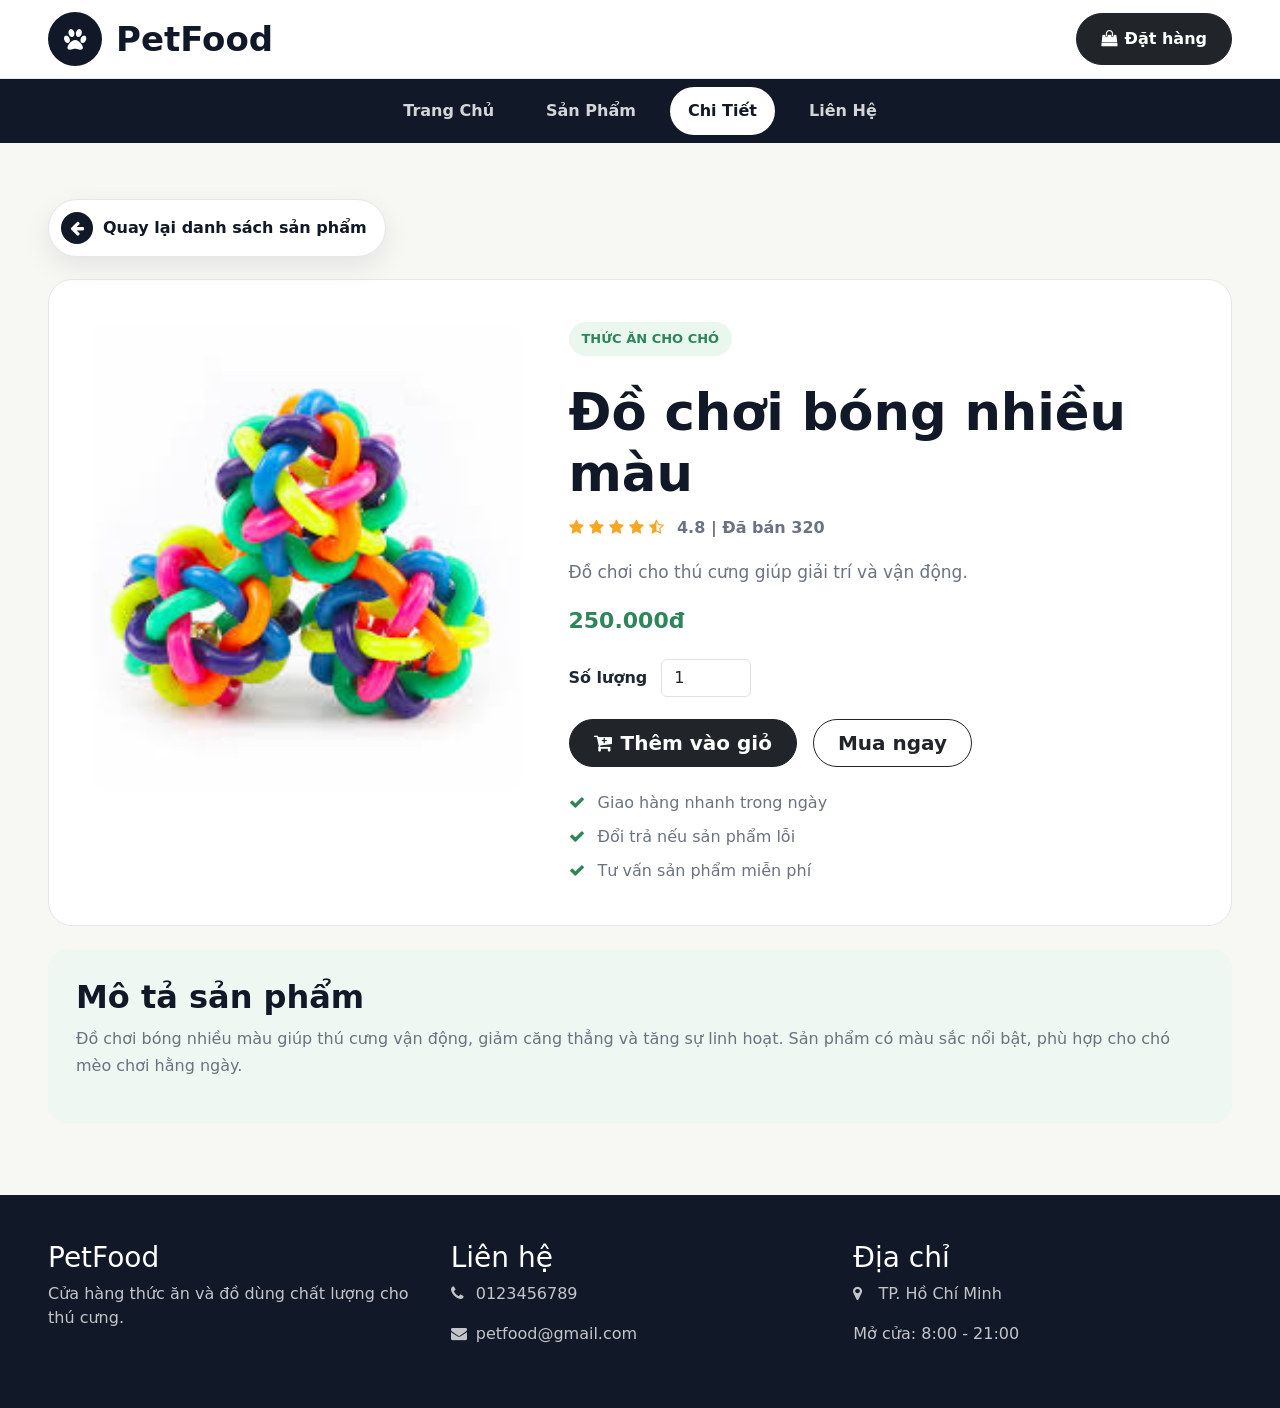
==== product-detail.html @ cce41ac0 "update" ====
<!DOCTYPE html>
<html lang="vi">
<head>
    <meta charset="UTF-8">
    <meta name="viewport" content="width=device-width, initial-scale=1.0">
    <title>Chi Tiết Sản Phẩm - PetFood</title>
    <link href="https://cdn.jsdelivr.net/npm/bootstrap@5.3.3/dist/css/bootstrap.min.css" rel="stylesheet">
    <link rel="stylesheet" href="https://cdnjs.cloudflare.com/ajax/libs/font-awesome/4.7.0/css/font-awesome.min.css">
    <link rel="stylesheet" href="css/style.css">
</head>
<body>
    <header class="site-header">
        <div class="container-fluid px-4 px-lg-5">
            <div class="header-row">
                <a href="index.html" class="brand">
                    <span class="brand-icon"><i class="fa fa-paw"></i></span>
                    <span><strong>Pet</strong>Food</span>
                </a>

                <a href="index.html#products" class="btn btn-dark rounded-pill px-4 fw-semibold">
                    <i class="fa fa-shopping-bag me-2"></i>Đặt hàng
                </a>
            </div>
        </div>
    </header>

    <nav class="navbar navbar-expand-lg main-navbar">
        <div class="container-fluid px-4 px-lg-5">
            <button class="navbar-toggler" type="button" data-bs-toggle="collapse" data-bs-target="#mainMenu" aria-controls="mainMenu" aria-expanded="false" aria-label="Mở menu">
                <span class="navbar-toggler-icon"></span>
            </button>

            <div class="collapse navbar-collapse justify-content-center" id="mainMenu">
                <ul class="navbar-nav gap-lg-3">
                    <li class="nav-item"><a class="nav-link" href="index.html">Trang Chủ</a></li>
                    <li class="nav-item"><a class="nav-link" href="index.html#products">Sản Phẩm</a></li>
                    <li class="nav-item"><a class="nav-link active" href="product-detail.html?id=1">Chi Tiết</a></li>
                    <li class="nav-item"><a class="nav-link" href="#contact">Liên Hệ</a></li>
                </ul>
            </div>
        </div>
    </nav>

    <main class="detail-wrapper">
        <div class="container-fluid px-4 px-lg-5">
            <div class="back-link-wrap">
                <a href="index.html#products" class="back-link">
                    <span><i class="fa fa-arrow-left"></i></span>
                    Quay lại danh sách sản phẩm
                </a>
            </div>

            <section class="product-detail-card">
                <div class="row g-5 align-items-start">
                    <div class="col-lg-5">
                        <img class="detail-main-img" id="mainProductImage" src="images/1.JPG" alt="Sản phẩm PetFood">
                    </div>

                    <div class="col-lg-7">
                        <span class="product-tag" id="productCategory">Thức ăn cho chó</span>
                        <h1 id="productName">Đồ chơi bóng nhiều màu</h1>
                        <div class="rating">
                            <i class="fa fa-star"></i>
                            <i class="fa fa-star"></i>
                            <i class="fa fa-star"></i>
                            <i class="fa fa-star"></i>
                            <i class="fa fa-star-half-o"></i>
                            <span id="productSold">4.8 | Đã bán 320</span>
                        </div>
                        <p class="detail-desc" id="productDesc">Đồ chơi cho thú cưng giúp giải trí và vận động.</p>
                        <strong class="detail-price" id="productPrice">250.000đ</strong>

                        <div class="quantity-row">
                            <label>Số lượng</label>
                            <input class="form-control" type="number" value="1" min="1">
                        </div>

                        <div class="d-flex flex-wrap gap-3 mb-4">
                            <button class="btn btn-dark btn-lg rounded-pill fw-semibold px-4">
                                <i class="fa fa-cart-plus me-2"></i>Thêm vào giỏ
                            </button>
                            <button class="btn btn-outline-dark btn-lg rounded-pill fw-semibold px-4">Mua ngay</button>
                        </div>

                        <ul class="detail-benefits">
                            <li><i class="fa fa-check"></i> Giao hàng nhanh trong ngày</li>
                            <li><i class="fa fa-check"></i> Đổi trả nếu sản phẩm lỗi</li>
                            <li><i class="fa fa-check"></i> Tư vấn sản phẩm miễn phí</li>
                        </ul>
                    </div>
                </div>
            </section>

            <section class="detail-description">
                <h2>Mô tả sản phẩm</h2>
                <p id="productLongDesc">Sản phẩm được chọn lọc kỹ, phù hợp nhu cầu chăm sóc thú cưng hằng ngày.</p>
            </section>
        </div>
    </main>

    <footer class="site-footer" id="contact">
        <div class="container-fluid px-4 px-lg-5">
            <div class="row g-4">
                <div class="col-md-4">
                    <h3>PetFood</h3>
                    <p>Cửa hàng thức ăn và đồ dùng chất lượng cho thú cưng.</p>
                </div>
                <div class="col-md-4">
                    <h3>Liên hệ</h3>
                    <p><i class="fa fa-phone"></i> 0123456789</p>
                    <p><i class="fa fa-envelope"></i> petfood@gmail.com</p>
                </div>
                <div class="col-md-4">
                    <h3>Địa chỉ</h3>
                    <p><i class="fa fa-map-marker"></i> TP. Hồ Chí Minh</p>
                    <p>Mở cửa: 8:00 - 21:00</p>
                </div>
            </div>
        </div>
    </footer>

    <script>
        var products = {
            "1": {
                name: "Đồ chơi bóng nhiều màu",
                category: "Thức ăn cho chó",
                price: "250.000đ",
                image: "images/1.JPG",
                thumbs: ["images/1.JPG", "images/2.JPG", "images/3.JPG"],
                desc: "Đồ chơi cho thú cưng giúp giải trí và vận động.",
                longDesc: "Đồ chơi bóng nhiều màu giúp thú cưng vận động, giảm căng thẳng và tăng sự linh hoạt. Sản phẩm có màu sắc nổi bật, phù hợp cho chó mèo chơi hằng ngày.",
                sold: "4.8 | Đã bán 320"
            },
            "2": {
                name: "Bát Ăn Inox Chống Trượt",
                category: "Đồ dùng",
                price: "120.000đ",
                image: "images/2.JPG",
                thumbs: ["images/2.JPG", "images/1.JPG", "images/3.JPG"],
                desc: "Bát ăn chắc chắn, dễ vệ sinh, phù hợp cho chó mèo.",
                longDesc: "Bát ăn inox chống trượt có thiết kế bền, dễ vệ sinh và hạn chế xê dịch khi thú cưng ăn uống. Phù hợp dùng cho cả thức ăn khô và thức ăn mềm.",
                sold: "4.9 | Đã bán 280"
            },
            "3": {
                name: "Máy Cho Ăn Tự Động",
                category: "Phụ kiện",
                price: "650.000đ",
                image: "images/3.JPG",
                thumbs: ["images/3.JPG", "images/2.JPG", "images/5.jpg"],
                desc: "Tiện lợi khi vắng nhà, giúp chia khẩu phần đều đặn.",
                longDesc: "Máy cho ăn tự động giúp kiểm soát khẩu phần ăn cho thú cưng, đặc biệt tiện lợi khi chủ nuôi bận rộn hoặc vắng nhà trong ngày.",
                sold: "4.7 | Đã bán 145"
            },
            "4": {
                name: "Vòng Cổ Nhiều Màu",
                category: "Đồ dùng",
                price: "85.000đ",
                image: "images/4.JPG",
                thumbs: ["images/4.JPG", "images/1.JPG", "images/6.jpg"],
                desc: "Chất liệu nhẹ, màu sắc đẹp, có chuông nhỏ dễ thương.",
                longDesc: "Vòng cổ nhiều màu có chất liệu nhẹ, tạo cảm giác thoải mái cho thú cưng. Thiết kế có chuông nhỏ giúp dễ nhận biết vị trí của thú cưng trong nhà.",
                sold: "4.8 | Đã bán 410"
            },
            "5": {
                name: "Snack Thưởng Dinh Dưỡng",
                category: "Snack",
                price: "95.000đ",
                image: "images/5.jpg",
                thumbs: ["images/5.jpg", "images/6.jpg", "images/1.JPG"],
                desc: "Phù hợp huấn luyện và thưởng cho thú cưng mỗi ngày.",
                longDesc: "Snack thưởng dinh dưỡng có hương vị thơm ngon, thích hợp làm phần thưởng khi huấn luyện hoặc bổ sung bữa phụ cho chó mèo.",
                sold: "4.8 | Đã bán 360"
            },
            "6": {
                name: "Combo Thức Ăn Tiết Kiệm",
                category: "Combo",
                price: "210.000đ",
                image: "images/6.jpg",
                thumbs: ["images/6.jpg", "images/5.jpg", "images/2.JPG"],
                desc: "Nhiều hương vị dễ ăn, phù hợp đổi bữa cho chó mèo.",
                longDesc: "Combo thức ăn tiết kiệm gồm nhiều hương vị, giúp thú cưng đổi bữa dễ dàng. Phù hợp cho người nuôi muốn mua trọn gói với chi phí hợp lý.",
                sold: "4.9 | Đã bán 250"
            }
        };

        function getProductId() {
            var params = new URLSearchParams(window.location.search);
            return products[params.get("id")] ? params.get("id") : "1";
        }

        function renderProductDetail() {
            var product = products[getProductId()];
            var mainImage = document.getElementById("mainProductImage");

            document.title = product.name + " - PetFood";
            document.getElementById("productCategory").textContent = product.category;
            document.getElementById("productName").textContent = product.name;
            document.getElementById("productDesc").textContent = product.desc;
            document.getElementById("productLongDesc").textContent = product.longDesc;
            document.getElementById("productPrice").textContent = product.price;
            document.getElementById("productSold").textContent = product.sold;

            mainImage.src = product.image;
            mainImage.alt = product.name;
        }

        renderProductDetail();
    </script>
    <script src="https://cdn.jsdelivr.net/npm/bootstrap@5.3.3/dist/js/bootstrap.bundle.min.js"></script>
</body>
</html>
---- css/style.css ----
:root {
    --bg: #f7f7f4;
    --surface: #ffffff;
    --text: #1f2933;
    --muted: #6b7280;
    --dark: #111827;
    --line: #e5e7eb;
    --accent: #2f855a;
}

html {
    scroll-behavior: smooth;
}

body {
    color: var(--text);
    background: var(--bg);
}

a {
    color: inherit;
    text-decoration: none;
}

.site-header {
    background: var(--surface);
    border-bottom: 1px solid var(--line);
}

.site-header .container-fluid {
    min-height: 78px;
}

.header-row {
    display: grid;
    grid-template-columns: auto 1fr auto;
    align-items: center;
    gap: 24px;
    width: 100%;
    min-height: 78px;
}

.brand {
    justify-self: start;
    display: inline-flex;
    align-items: center;
    gap: 14px;
    color: var(--dark);
    font-size: 34px;
    font-weight: 700;
}

.brand:hover {
    color: var(--dark);
}

.brand-icon {
    display: grid;
    width: 54px;
    height: 54px;
    place-items: center;
    border-radius: 50%;
    color: #fff;
    background: var(--dark);
    font-size: 24px;
}

.header-contact {
    justify-self: center;
    color: var(--muted);
    font-size: 16px;
}

.header-contact i {
    color: var(--accent);
    margin-right: 6px;
}

.site-header .btn {
    grid-column: 3;
    justify-self: end;
    padding: 13px 26px;
    font-size: 16px;
}

.main-navbar {
    background: var(--dark);
}

.main-navbar .navbar-toggler {
    border-color: rgba(255, 255, 255, 0.25);
}

.main-navbar .navbar-toggler-icon {
    filter: invert(1);
}

.main-navbar .nav-link {
    padding: 12px 18px !important;
    border-radius: 999px;
    color: rgba(255, 255, 255, 0.82);
    font-weight: 600;
}

.main-navbar .nav-link:hover,
.main-navbar .nav-link.active {
    color: var(--dark);
    background: #fff;
}

.hero-banner {
    padding: 48px 0 34px;
}

.hero-banner h1 {
    max-width: 740px;
    color: var(--dark);
    font-size: clamp(42px, 5vw, 68px);
    font-weight: 800;
    line-height: 1.05;
}

.hero-banner p {
    max-width: 660px;
    color: var(--muted);
    font-size: 18px;
    line-height: 1.75;
}

.section-label,
.product-tag {
    display: inline-block;
    margin-bottom: 14px;
    padding: 7px 13px;
    border-radius: 999px;
    color: var(--accent);
    background: #eaf7ef;
    font-size: 13px;
    font-weight: 700;
    text-transform: uppercase;
}

.hero-image {
    overflow: hidden;
    border-radius: 26px;
    background: var(--surface);
    box-shadow: 0 24px 70px rgba(17, 24, 39, 0.12);
    max-width: 820px;
    margin-left: auto;
    aspect-ratio: 16 / 10;
}

.hero-image img {
    width: 100%;
    height: 100%;
    object-fit: cover;
    object-position: center;
    transform: none;
}

.service-section {
    padding: 22px 0 52px;
}

.service-item {
    display: flex;
    gap: 16px;
    height: 100%;
    padding: 22px;
    border: 1px solid var(--line);
    border-radius: 18px;
    background: var(--surface);
}

.service-item i {
    display: grid;
    flex: 0 0 44px;
    width: 44px;
    height: 44px;
    place-items: center;
    border-radius: 50%;
    color: #fff;
    background: var(--dark);
}

.service-item h5 {
    margin-bottom: 4px;
    color: var(--dark);
    font-weight: 700;
}

.service-item p {
    margin: 0;
    color: var(--muted);
}

.product-section {
    padding: 10px 0 76px;
}

.section-heading {
    margin-bottom: 28px;
    text-align: center;
}

.section-heading h2 {
    color: var(--dark);
    font-size: 38px;
    font-weight: 800;
}

.section-heading p {
    color: var(--muted);
}

.product-card {
    overflow: hidden;
    height: 100%;
    border: 1px solid var(--line);
    border-radius: 20px;
    background: var(--surface);
    transition: 0.22s;
}

.product-card:hover {
    transform: translateY(-6px);
    box-shadow: 0 18px 45px rgba(17, 24, 39, 0.1);
}

.product-card img {
    width: 100%;
    height: 250px;
    object-fit: cover;
}

.product-body {
    padding: 20px;
}

.product-body span {
    display: inline-block;
    margin-bottom: 12px;
    padding: 6px 11px;
    border-radius: 999px;
    color: var(--accent);
    background: #eaf7ef;
    font-size: 12px;
    font-weight: 700;
}

.product-body h5 {
    margin-bottom: 10px;
    color: var(--dark);
    font-weight: 800;
}

.product-body h5 a:hover {
    color: var(--accent);
}

.product-body p {
    min-height: 68px;
    color: var(--muted);
    line-height: 1.6;
}

.product-bottom {
    display: flex;
    align-items: center;
    justify-content: space-between;
    gap: 14px;
    margin-top: 18px;
}

.product-actions {
    display: flex;
    flex-wrap: wrap;
    justify-content: flex-end;
    gap: 8px;
}

.product-actions .btn {
    padding: 9px 15px;
    font-size: 14px;
    font-weight: 700;
}

.product-bottom strong,
.detail-price {
    color: var(--accent);
    font-size: 22px;
}

.right-sidebar,
.support-box {
    padding: 24px;
    border: 1px solid var(--line);
    border-radius: 18px;
    background: var(--surface);
}

.right-sidebar h3,
.support-box h4 {
    margin-bottom: 18px;
    color: var(--dark);
    font-size: 24px;
    font-weight: 800;
}

.right-sidebar a {
    display: flex;
    align-items: center;
    gap: 12px;
    margin-bottom: 12px;
    padding: 12px 14px;
    border-radius: 14px;
    color: var(--text);
    background: #f9fafb;
    font-weight: 700;
    transition: 0.2s;
}

.right-sidebar a:hover {
    color: var(--accent);
    background: #eef7f1;
}

.right-sidebar i {
    display: grid;
    width: 32px;
    height: 32px;
    place-items: center;
    border-radius: 50%;
    color: #fff;
}

.right-sidebar .fa-facebook {
    background: #1877f2;
}

.right-sidebar .fa-instagram {
    background: #d62976;
}

.right-sidebar .fa-twitter {
    background: #1da1f2;
}

.right-sidebar .fa-pinterest {
    background: #bd081c;
}

.support-box p {
    color: var(--muted);
}

.site-footer {
    padding: 46px 0;
    color: #fff;
    background: var(--dark);
}

.site-footer p {
    color: rgba(255, 255, 255, 0.75);
}

.site-footer i {
    width: 20px;
}

.detail-wrapper {
    padding: 56px 0 72px;
}

.back-link-wrap {
    max-width: 1280px;
    margin: 0 auto 22px;
}

.back-link {
    display: inline-flex;
    align-items: center;
    gap: 10px;
    padding: 12px 18px 12px 12px;
    border: 1px solid var(--line);
    border-radius: 999px;
    color: var(--dark);
    background: var(--surface);
    font-weight: 700;
    box-shadow: 0 10px 28px rgba(17, 24, 39, 0.08);
    transition: 0.2s;
}

.back-link span {
    display: grid;
    width: 32px;
    height: 32px;
    place-items: center;
    border-radius: 50%;
    color: #fff;
    background: var(--dark);
    transition: 0.2s;
}

.back-link:hover {
    color: #fff;
    background: var(--dark);
    transform: translateX(-3px);
    box-shadow: 0 14px 34px rgba(17, 24, 39, 0.14);
}

.back-link:hover span {
    color: var(--dark);
    background: #fff;
}

.product-detail-card {
    max-width: 1280px;
    margin: 0 auto;
    padding: 42px;
    border: 1px solid var(--line);
    border-radius: 24px;
    background: var(--surface);
}

.detail-main-img {
    width: 100%;
    height: 470px;
    object-fit: cover;
    border-radius: 18px;
    background: #f4f4f4;
}

.product-detail-card h1 {
    margin: 12px 0;
    color: var(--dark);
    font-size: clamp(34px, 4vw, 54px);
    font-weight: 800;
}

.rating {
    margin-bottom: 18px;
    color: #f5a623;
}

.rating span {
    margin-left: 8px;
    color: var(--muted);
    font-weight: 700;
}

.detail-desc {
    color: var(--muted);
    font-size: 17px;
    line-height: 1.75;
}

.quantity-row {
    display: flex;
    align-items: center;
    gap: 14px;
    margin: 22px 0;
}

.quantity-row label {
    font-weight: 700;
}

.quantity-row input {
    width: 90px;
}

.detail-benefits {
    display: grid;
    gap: 10px;
    padding: 0;
    margin: 0;
    color: var(--muted);
    list-style: none;
}

.detail-benefits i {
    margin-right: 8px;
    color: var(--accent);
}

.detail-description {
    max-width: 1280px;
    margin: 24px auto 0;
    padding: 28px;
    border-radius: 18px;
    background: #eef7f1;
}

.detail-description h2 {
    color: var(--dark);
    font-weight: 800;
}

.detail-description p {
    color: var(--muted);
    line-height: 1.7;
}

@media (max-width: 992px) {
    .hero-banner {
        padding-top: 42px;
    }

    .detail-main-img {
        height: 320px;
    }

    .product-detail-card {
        padding: 24px;
    }
}

@media (max-width: 576px) {
    .site-header .container-fluid,
    .header-row {
        min-height: 68px;
    }

    .header-row {
        grid-template-columns: 1fr auto;
    }

    .site-header .btn {
        grid-column: auto;
    }

    .brand {
        font-size: 23px;
    }

    .brand-icon {
        width: 36px;
        height: 36px;
    }

    .hero-image {
        aspect-ratio: 1 / 1;
    }
}
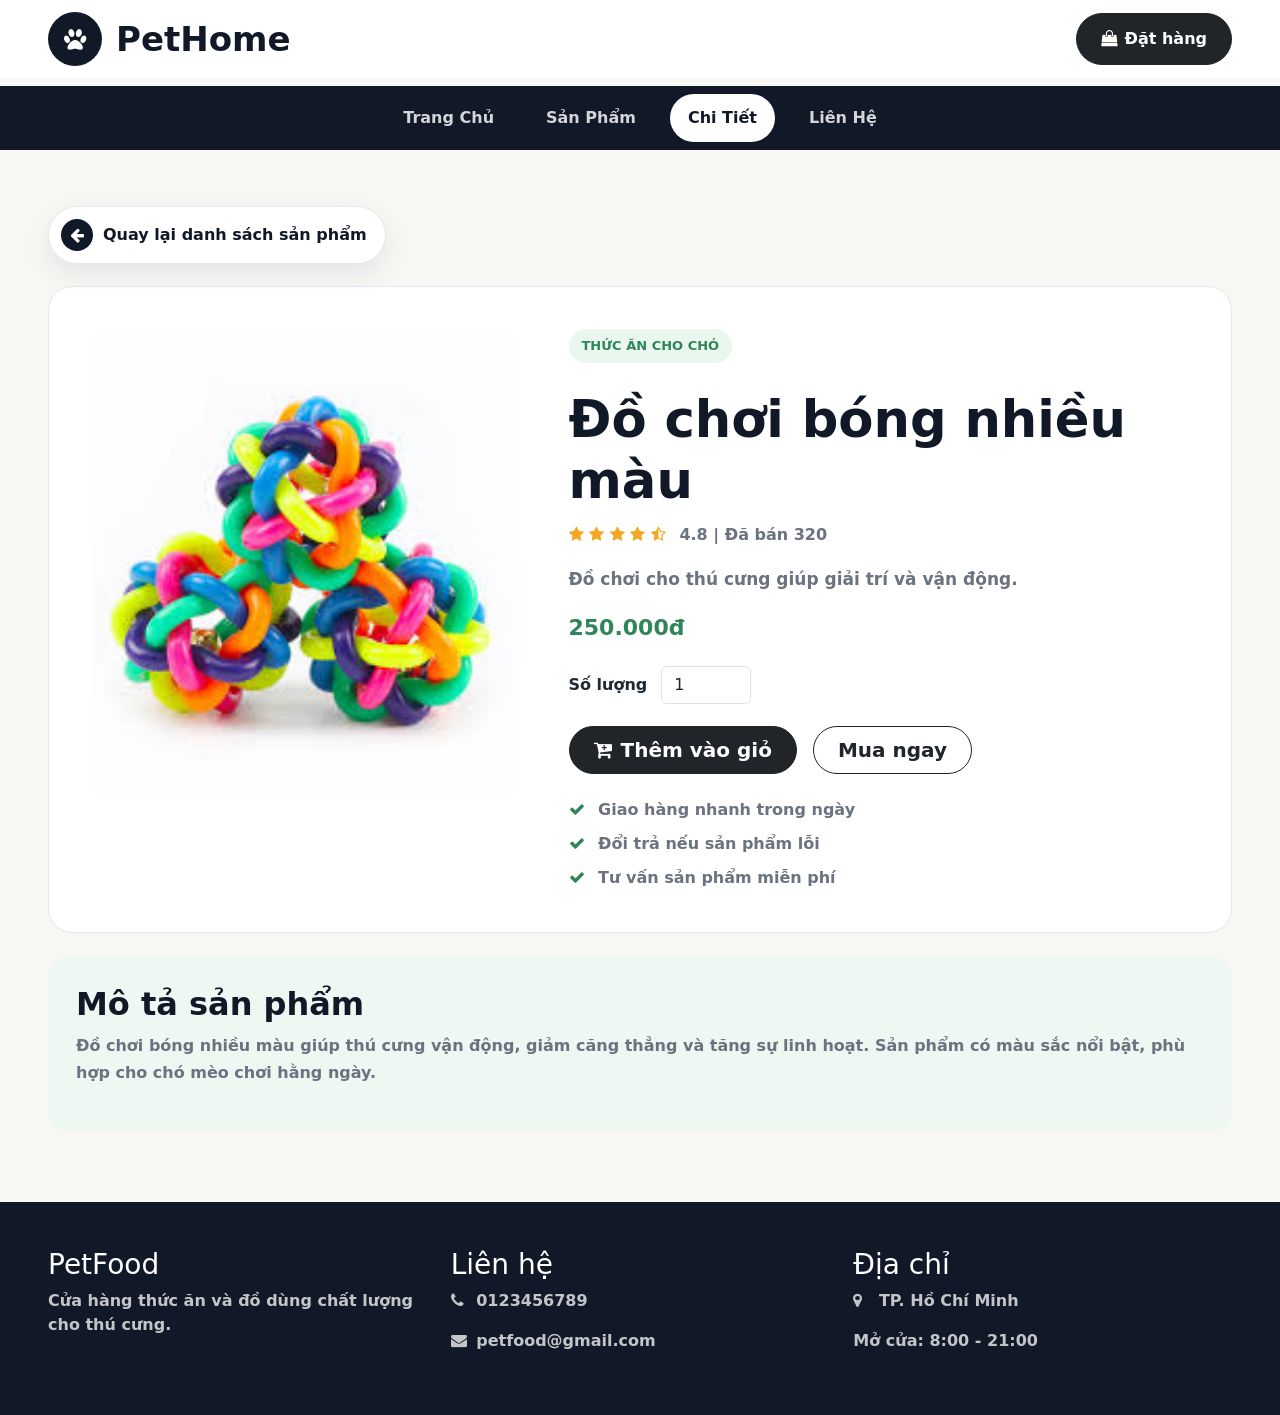
==== commit 55f1c754: "update detail" ====
--- a/product-detail.html
+++ b/product-detail.html
@@ -14,8 +14,10 @@
             <div class="header-row">
                 <a href="index.html" class="brand">
                     <span class="brand-icon"><i class="fa fa-paw"></i></span>
-                    <span><strong>Pet</strong>Food</span>
+                    <span><strong>PetHome</span>
                 </a>
+
+                
 
                 <a href="index.html#products" class="btn btn-dark rounded-pill px-4 fw-semibold">
                     <i class="fa fa-shopping-bag me-2"></i>Đặt hàng
--- a/css/style.css
+++ b/css/style.css
@@ -23,25 +23,24 @@
 }
 
 .site-header {
-    background: var(--surface);
-    border-bottom: 1px solid var(--line);
-}
-
-.site-header .container-fluid {
+    overflow: hidden;
+    background: var(--surface);
+    border-bottom: 8px solid var(--bg);
+}
+
+.header-top .container-fluid {
     min-height: 78px;
 }
 
 .header-row {
-    display: grid;
-    grid-template-columns: auto 1fr auto;
+    display: flex;
     align-items: center;
+    justify-content: space-between;
     gap: 24px;
-    width: 100%;
     min-height: 78px;
 }
 
 .brand {
-    justify-self: start;
     display: inline-flex;
     align-items: center;
     gap: 14px;
@@ -65,26 +64,19 @@
     font-size: 24px;
 }
 
-.header-contact {
-    justify-self: center;
-    color: var(--muted);
-    font-size: 16px;
-}
-
-.header-contact i {
-    color: var(--accent);
-    margin-right: 6px;
-}
-
 .site-header .btn {
-    grid-column: 3;
-    justify-self: end;
     padding: 13px 26px;
     font-size: 16px;
 }
 
 .main-navbar {
     background: var(--dark);
+    min-height: 64px;
+    padding: 0;
+}
+
+.main-navbar .container-fluid {
+    justify-content: center;
 }
 
 .main-navbar .navbar-toggler {
@@ -155,7 +147,6 @@
     height: 100%;
     object-fit: cover;
     object-position: center;
-    transform: none;
 }
 
 .service-section {
@@ -517,17 +508,18 @@
 }
 
 @media (max-width: 576px) {
-    .site-header .container-fluid,
+    .header-top .container-fluid,
     .header-row {
         min-height: 68px;
     }
 
     .header-row {
-        grid-template-columns: 1fr auto;
+        gap: 14px;
     }
 
     .site-header .btn {
-        grid-column: auto;
+        padding: 10px 15px;
+        font-size: 13px;
     }
 
     .brand {
